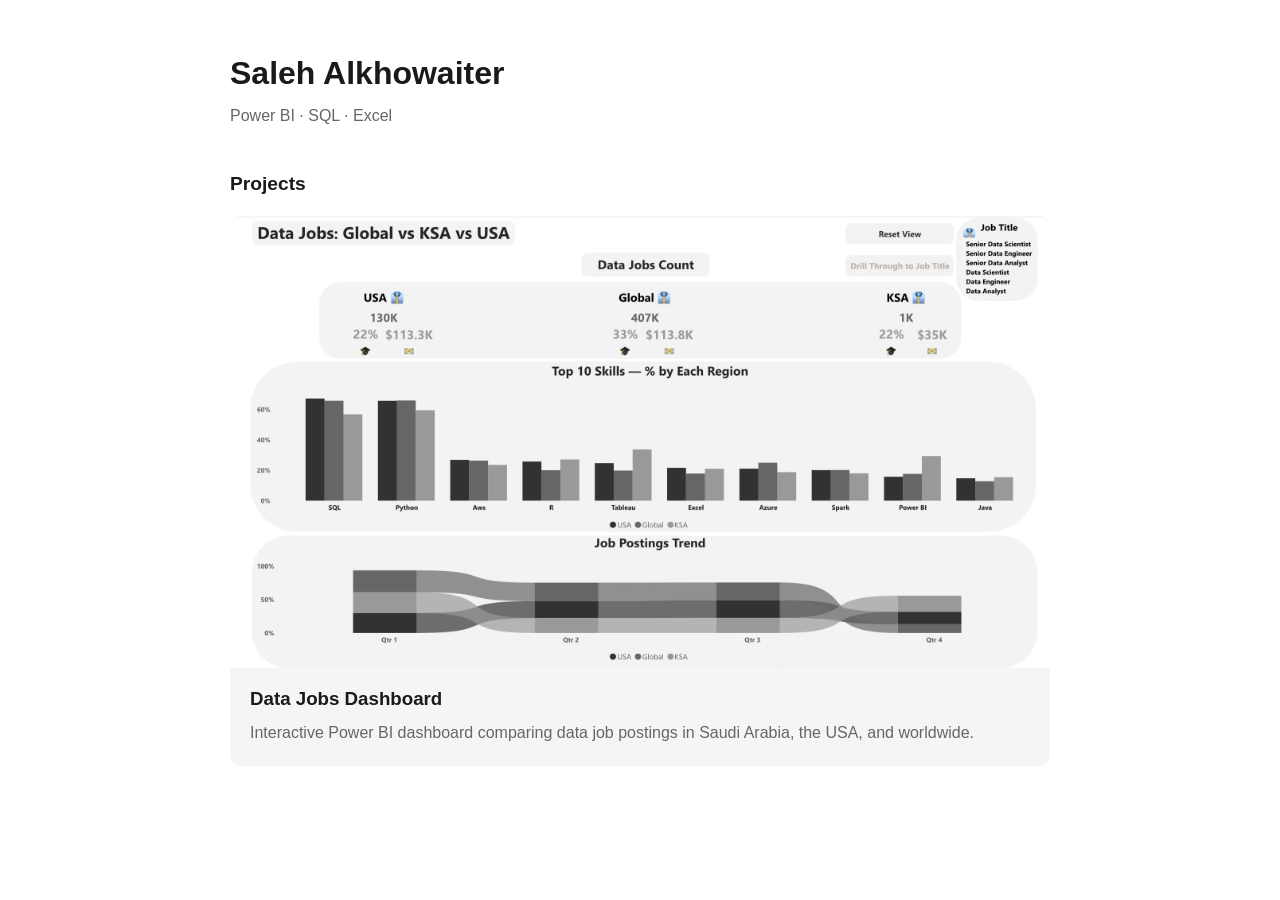
==== index.html @ 1b447838 "Move index.html to root" ====
<!DOCTYPE html>
<html lang="en">
<head>
  <meta charset="UTF-8">
  <meta name="viewport" content="width=device-width, initial-scale=1">
  <title>Saleh Alkhowaiter | Portfolio</title>
  <style>
    :root { --bg:#ffffff; --text:#1a1a1a; --muted:#666; --card:#f5f5f7; }
    @media (prefers-color-scheme: dark) {
      :root { --bg:#111; --text:#f0f0f0; --muted:#aaa; --card:#1c1c1e; }
    }
    * { box-sizing: border-box; }
    body { margin:0; font-family:-apple-system, "Segoe UI", Helvetica, Arial, sans-serif;
           background:var(--bg); color:var(--text); line-height:1.6; }
    main { max-width:860px; margin:0 auto; padding:48px 20px; }
    h1 { margin:0 0 4px; font-size:2rem; }
    .tagline { color:var(--muted); margin:0 0 32px; }
    h2 { font-size:1.2rem; margin:40px 0 16px; }
    .card { background:var(--card); border-radius:12px; overflow:hidden; }
    .card img { width:100%; display:block; }
    .card .body { padding:16px 20px 20px; }
    .card h3 { margin:0 0 6px; }
    .card p { margin:0; color:var(--muted); }
  </style>
</head>
<body>
  <main>
    <h1>Saleh Alkhowaiter</h1>
    <p class="tagline">Power BI · SQL · Excel</p>

    <h2>Projects</h2>
    <div class="card">
      <img src="projects/data-jobs-dashboard/dashboard.gif" alt="Data Jobs Dashboard preview">
      <div class="body">
        <h3>Data Jobs Dashboard</h3>
        <p>Interactive Power BI dashboard comparing data job postings in Saudi Arabia, the USA, and worldwide.</p>
      </div>
    </div>
  </main>
</body>
</html>
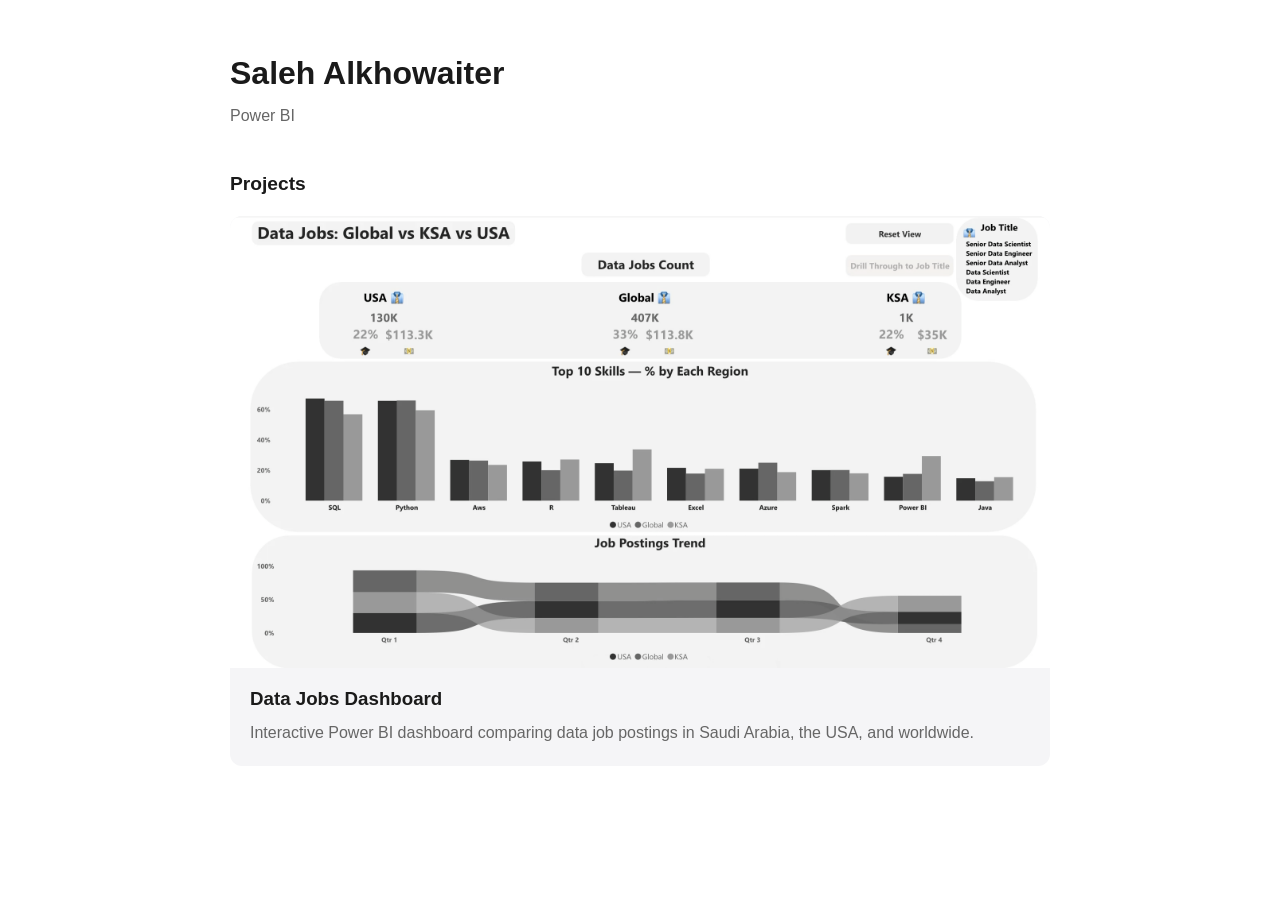
==== commit 03e843ec: "Test text change" ====
--- a/index.html
+++ b/index.html
@@ -26,7 +26,7 @@
 <body>
   <main>
     <h1>Saleh Alkhowaiter</h1>
-    <p class="tagline">Power BI · SQL · Excel</p>
+    <p class="tagline">Power BI</p>
 
     <h2>Projects</h2>
     <div class="card">
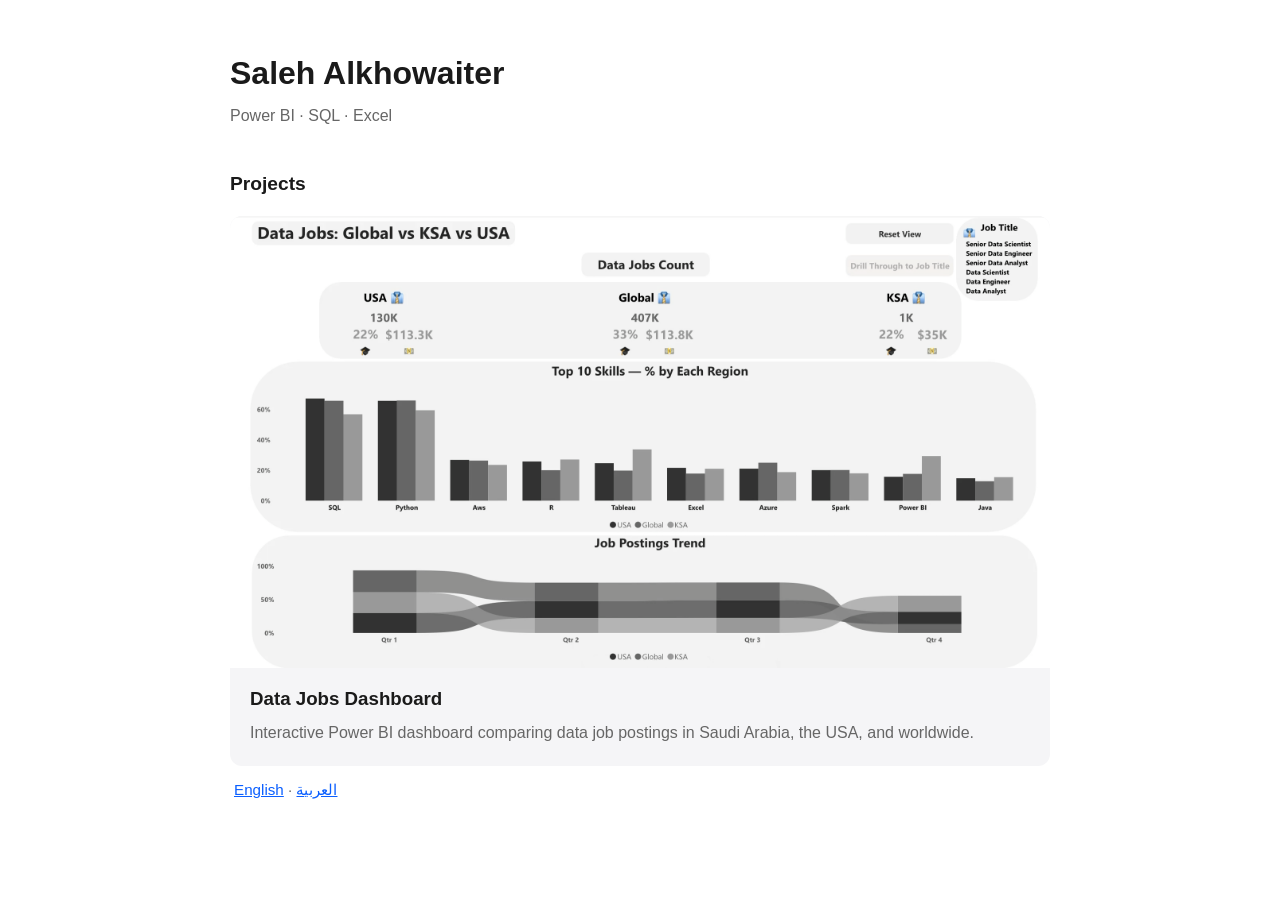
==== commit cf71fd32: "Link home page to project pages" ====
--- a/index.html
+++ b/index.html
@@ -5,9 +5,9 @@
   <meta name="viewport" content="width=device-width, initial-scale=1">
   <title>Saleh Alkhowaiter | Portfolio</title>
   <style>
-    :root { --bg:#ffffff; --text:#1a1a1a; --muted:#666; --card:#f5f5f7; }
+    :root { --bg:#ffffff; --text:#1a1a1a; --muted:#666; --card:#f5f5f7; --accent:#0b5fff; }
     @media (prefers-color-scheme: dark) {
-      :root { --bg:#111; --text:#f0f0f0; --muted:#aaa; --card:#1c1c1e; }
+      :root { --bg:#111; --text:#f0f0f0; --muted:#aaa; --card:#1c1c1e; --accent:#6ea2ff; }
     }
     * { box-sizing: border-box; }
     body { margin:0; font-family:-apple-system, "Segoe UI", Helvetica, Arial, sans-serif;
@@ -16,26 +16,33 @@
     h1 { margin:0 0 4px; font-size:2rem; }
     .tagline { color:var(--muted); margin:0 0 32px; }
     h2 { font-size:1.2rem; margin:40px 0 16px; }
-    .card { background:var(--card); border-radius:12px; overflow:hidden; }
+    .card { display:block; color:inherit; text-decoration:none;
+            background:var(--card); border-radius:12px; overflow:hidden; }
     .card img { width:100%; display:block; }
     .card .body { padding:16px 20px 20px; }
     .card h3 { margin:0 0 6px; }
     .card p { margin:0; color:var(--muted); }
+    .langs { margin:12px 4px 0; color:var(--muted); font-size:.95rem; }
+    .langs a { color:var(--accent); }
   </style>
 </head>
 <body>
   <main>
     <h1>Saleh Alkhowaiter</h1>
-    <p class="tagline">Power BI</p>
+    <p class="tagline">Power BI · SQL · Excel</p>
 
     <h2>Projects</h2>
-    <div class="card">
+    <a class="card" href="projects/data-jobs-dashboard/">
       <img src="projects/data-jobs-dashboard/dashboard.gif" alt="Data Jobs Dashboard preview">
       <div class="body">
         <h3>Data Jobs Dashboard</h3>
         <p>Interactive Power BI dashboard comparing data job postings in Saudi Arabia, the USA, and worldwide.</p>
       </div>
-    </div>
+    </a>
+    <p class="langs">
+      <a href="projects/data-jobs-dashboard/">English</a> ·
+      <a href="projects/data-jobs-dashboard/ar.html" lang="ar">العربية</a>
+    </p>
   </main>
 </body>
 </html>
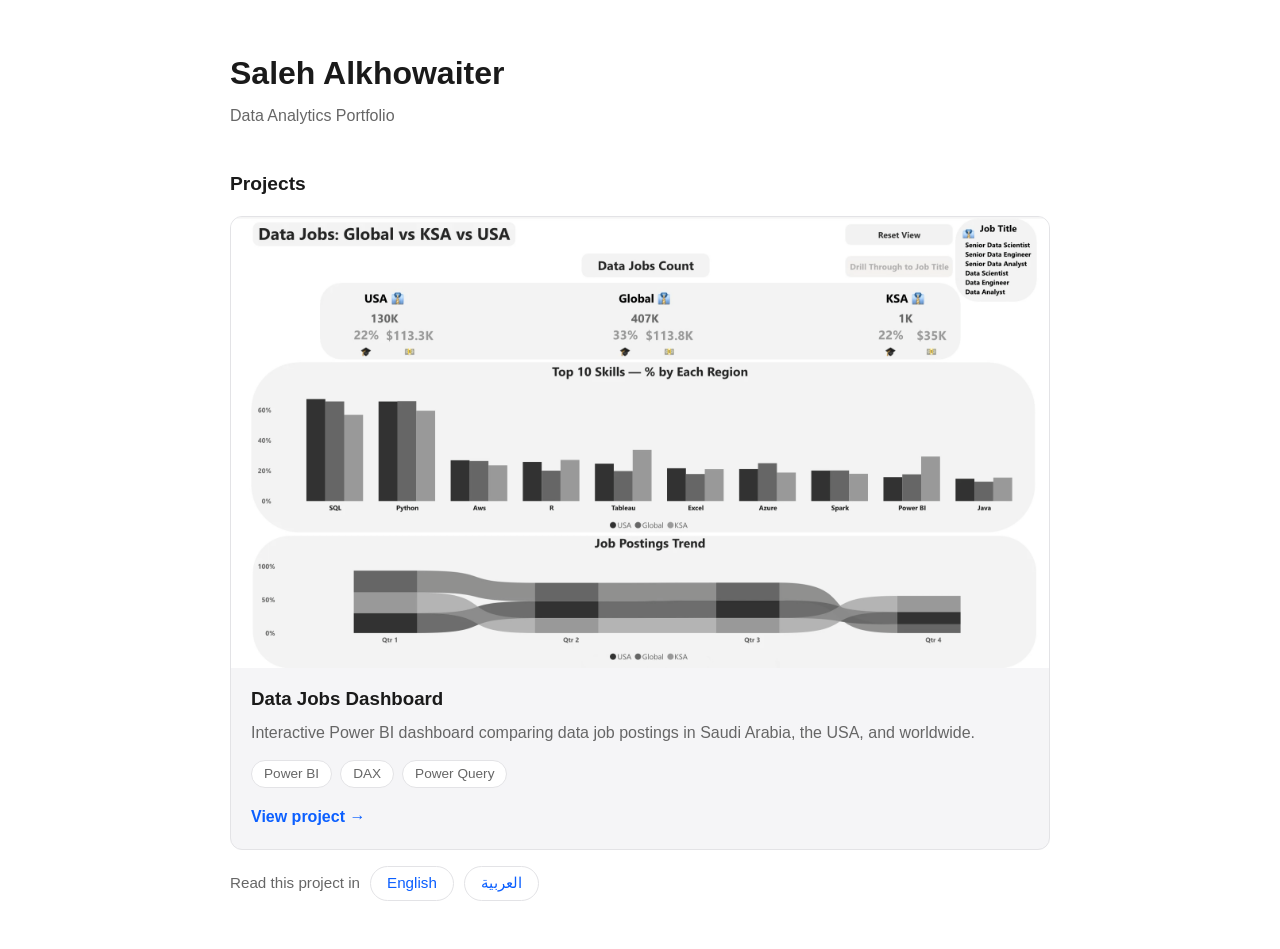
==== commit b0ababdf: "Update home page: tagline, project tags, view project cue" ====
--- a/index.html
+++ b/index.html
@@ -3,11 +3,11 @@
 <head>
   <meta charset="UTF-8">
   <meta name="viewport" content="width=device-width, initial-scale=1">
-  <title>Saleh Alkhowaiter | Portfolio</title>
+  <title>Saleh Alkhowaiter | Data Analytics Portfolio</title>
   <style>
-    :root { --bg:#ffffff; --text:#1a1a1a; --muted:#666; --card:#f5f5f7; --accent:#0b5fff; }
+    :root { --bg:#ffffff; --text:#1a1a1a; --muted:#666; --card:#f5f5f7; --accent:#0b5fff; --line:#e3e3e6; }
     @media (prefers-color-scheme: dark) {
-      :root { --bg:#111; --text:#f0f0f0; --muted:#aaa; --card:#1c1c1e; --accent:#6ea2ff; }
+      :root { --bg:#111; --text:#f0f0f0; --muted:#aaa; --card:#1c1c1e; --accent:#6ea2ff; --line:#2c2c2e; }
     }
     * { box-sizing: border-box; }
     body { margin:0; font-family:-apple-system, "Segoe UI", Helvetica, Arial, sans-serif;
@@ -16,20 +16,30 @@
     h1 { margin:0 0 4px; font-size:2rem; }
     .tagline { color:var(--muted); margin:0 0 32px; }
     h2 { font-size:1.2rem; margin:40px 0 16px; }
+
     .card { display:block; color:inherit; text-decoration:none;
-            background:var(--card); border-radius:12px; overflow:hidden; }
+            background:var(--card); border:1px solid var(--line); border-radius:12px; overflow:hidden;
+            transition:transform .15s ease, box-shadow .15s ease; }
+    .card:hover { transform:translateY(-3px); box-shadow:0 8px 24px rgba(0,0,0,.14); }
     .card img { width:100%; display:block; }
     .card .body { padding:16px 20px 20px; }
     .card h3 { margin:0 0 6px; }
     .card p { margin:0; color:var(--muted); }
-    .langs { margin:12px 4px 0; color:var(--muted); font-size:.95rem; }
-    .langs a { color:var(--accent); }
+    .tags { display:flex; flex-wrap:wrap; gap:8px; padding:0; margin:14px 0 0; list-style:none; }
+    .tags li { background:var(--bg); border:1px solid var(--line); padding:2px 12px;
+               border-radius:999px; font-size:.85rem; color:var(--muted); }
+    .more { display:inline-block; margin-top:16px; color:var(--accent); font-weight:600; }
+
+    .langs { display:flex; flex-wrap:wrap; align-items:center; gap:10px; margin:16px 0 0; color:var(--muted); font-size:.95rem; }
+    .langs a { color:var(--accent); text-decoration:none; border:1px solid var(--line);
+               padding:4px 16px; border-radius:999px; }
+    .langs a:hover { background:var(--card); }
   </style>
 </head>
 <body>
   <main>
     <h1>Saleh Alkhowaiter</h1>
-    <p class="tagline">Power BI · SQL · Excel</p>
+    <p class="tagline">Data Analytics Portfolio</p>
 
     <h2>Projects</h2>
     <a class="card" href="projects/data-jobs-dashboard/">
@@ -37,10 +47,17 @@
       <div class="body">
         <h3>Data Jobs Dashboard</h3>
         <p>Interactive Power BI dashboard comparing data job postings in Saudi Arabia, the USA, and worldwide.</p>
+        <ul class="tags">
+          <li>Power BI</li>
+          <li>DAX</li>
+          <li>Power Query</li>
+        </ul>
+        <span class="more">View project →</span>
       </div>
     </a>
     <p class="langs">
-      <a href="projects/data-jobs-dashboard/">English</a> ·
+      <span>Read this project in</span>
+      <a href="projects/data-jobs-dashboard/">English</a>
       <a href="projects/data-jobs-dashboard/ar.html" lang="ar">العربية</a>
     </p>
   </main>
